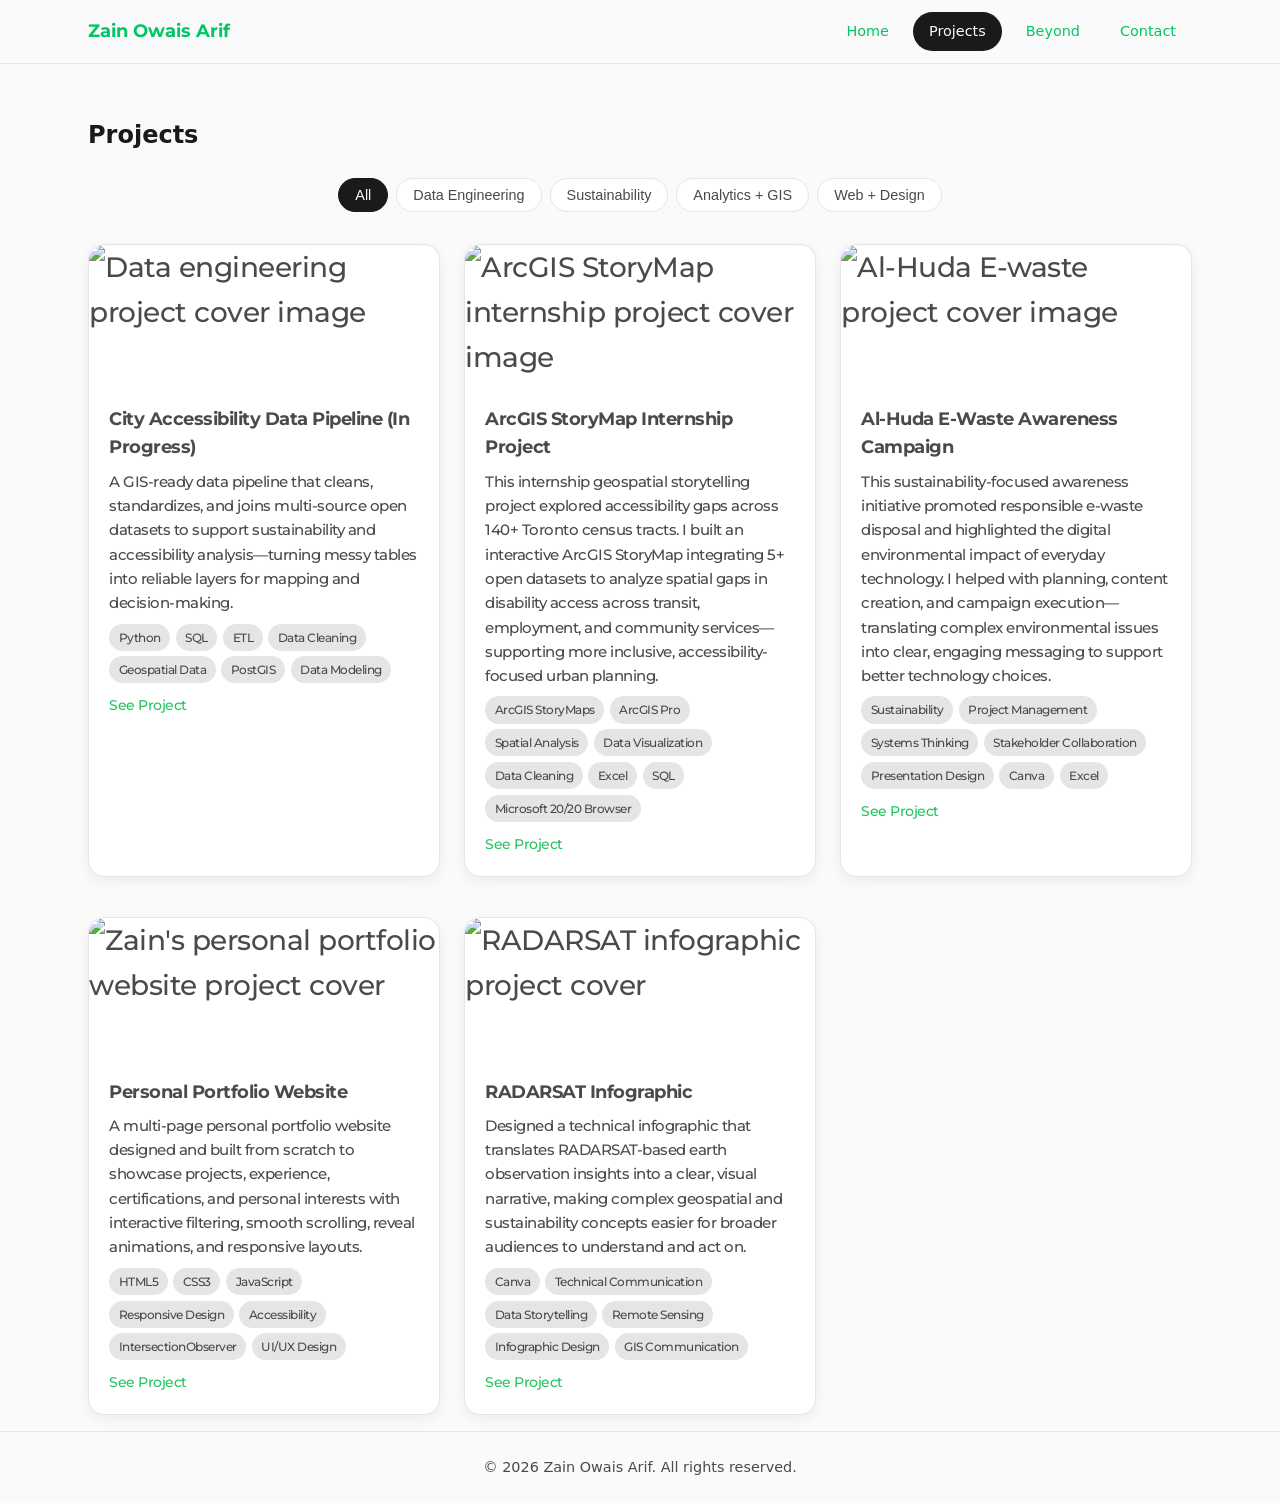
==== projects.html @ b09a00f1 "Add files via upload" ====
<!DOCTYPE html>
<html lang="en">
<head>
  <meta charset="UTF-8" />
  <meta name="viewport" content="width=device-width, initial-scale=1" />
  <meta name="description" content="Projects by Zain Owais Arif — Data Engineering, GIS, Analytics & Web. Portfolio of geospatial and sustainability work." />
  <title>Projects | Zain Owais Arif</title>
  <style>
    @import url('https://fonts.googleapis.com/css2?family=Montserrat:ital,wght@0,100..900;1,100..900&display=swap');
    </style>
  <link rel="stylesheet" href="styles.css">
  <script defer src="script.js"></script>
</head>
<body>
  <header class="site-header">
    <div class="inner container">
      <a href="index.html" class="logo">Zain Owais Arif</a>
      <nav aria-label="Primary navigation">
        <ul class="nav-pills">
          <li><a href="index.html">Home</a></li>
          <li><a href="projects.html" class="active">Projects</a></li>
          <li><a href="beyond.html">Beyond</a></li>
          <li><a href="index.html#contact">Contact</a></li>
        </ul>
      </nav>
    </div>
  </header>

  <main>
    <section class="container" style="padding-top: 2rem;">
      <h1 style="margin-bottom: 1.5rem;">Projects</h1>

      <div class="filter-pills" role="group" aria-label="Filter projects by category">
        <button type="button" class="filter-pill active" data-filter="all">All</button>
        <button type="button" class="filter-pill" data-filter="data-engineering">Data Engineering</button>
        <button type="button" class="filter-pill" data-filter="sustainability">Sustainability</button>
        <button type="button" class="filter-pill" data-filter="analytics">Analytics + GIS</button>
        <button type="button" class="filter-pill" data-filter="web">Web + Design</button>
      </div>

      <div class="projects-grid" id="projects-grid">
        <article class="card project-card reveal" data-category="data-engineering">
          <div class="card-image" style="background: none; border-radius: var(--radius) var(--radius) 0 0; overflow: hidden;">
            <img
              src="Project%20cover%20imgs/Image%202026-03-26%20at%204.15%E2%80%AFAM.jpg"
              alt="Data engineering project cover image"
              width="800"
              height="450"
              style="width: 100%; height: 100%; object-fit: cover; display: block;"
              loading="lazy"
            />
          </div>
          <div class="card-body">
            <h3>City Accessibility Data Pipeline (In Progress)</h3>
            <p>
               A GIS-ready data pipeline that cleans, standardizes, and joins multi-source open datasets to support
              sustainability and accessibility analysis—turning messy tables into reliable layers for mapping and decision-making.
            </p>
            <div class="tag-pills">
              <span class="tag-pill">Python</span>
              <span class="tag-pill">SQL</span>
              <span class="tag-pill">ETL</span>
              <span class="tag-pill">Data Cleaning</span>
              <span class="tag-pill">Geospatial Data</span>
              <span class="tag-pill">PostGIS</span>
              <span class="tag-pill">Data Modeling</span>
            </div>
            <div class="card-links">
              <a href="#" target="_blank" rel="noopener noreferrer">See Project</a>
            </div>
          </div>
        </article>

        <article class="card project-card reveal" data-category="analytics">
          <div class="card-image" style="background: none; border-radius: var(--radius) var(--radius) 0 0; overflow: hidden;">
            <img
              src="Project%20cover%20imgs/ArcGIS%20Storymap%20Internship%20Project.jpg"
              alt="ArcGIS StoryMap internship project cover image"
              width="800"
              height="450"
              style="width: 100%; height: 100%; object-fit: cover; display: block;"
              loading="lazy"
            />
          </div>
          <div class="card-body">
            <h3>ArcGIS StoryMap Internship Project</h3>
            <p>
              This internship geospatial storytelling project explored accessibility gaps across 140+ Toronto census tracts.
              I built an interactive ArcGIS StoryMap integrating 5+ open datasets to analyze spatial gaps in disability access
              across transit, employment, and community services—supporting more inclusive, accessibility-focused urban planning.
            </p>
            <div class="tag-pills">
              <span class="tag-pill">ArcGIS StoryMaps</span>
              <span class="tag-pill">ArcGIS Pro</span>
              <span class="tag-pill">Spatial Analysis</span>
              <span class="tag-pill">Data Visualization</span>
              <span class="tag-pill">Data Cleaning</span>
              <span class="tag-pill">Excel</span>
              <span class="tag-pill">SQL</span>
              <span class="tag-pill">Microsoft 20/20 Browser</span>
            </div>
            <div class="card-links">
              <a href="https://arcg.is/1Hm8CK1" target="_blank" rel="noopener noreferrer">See Project</a>
            </div>
          </div>
        </article>
        
        <article class="card project-card reveal" data-category="sustainability">
          <div class="card-image" style="background: none; border-radius: var(--radius) var(--radius) 0 0; overflow: hidden;">
            <img
              src="Project%20cover%20imgs/Al-Huda%20E-waste.jpg"
              alt="Al-Huda E-waste project cover image"
              width="800"
              height="450"
              style="width: 100%; height: 100%; object-fit: cover; display: block;"
              loading="lazy"
            />
          </div>
          <div class="card-body">
            <h3>Al-Huda E-Waste Awareness Campaign</h3>
            <p>
              This sustainability-focused awareness initiative promoted responsible e-waste disposal and highlighted the
              digital environmental impact of everyday technology.
              I helped with planning, content creation, and campaign execution—translating complex environmental issues into clear,
              engaging messaging to support better technology choices.
            </p>
            <div class="tag-pills">
              <span class="tag-pill">Sustainability</span>
              <span class="tag-pill">Project Management</span>
              <span class="tag-pill">Systems Thinking</span>
              <span class="tag-pill">Stakeholder Collaboration</span>
              <span class="tag-pill">Presentation Design</span>
              <span class="tag-pill">Canva</span>
              <span class="tag-pill">Excel</span>
            </div>
            <div class="card-links">
              <a href="https://lnkd.in/grwF3cHr" target="_blank" rel="noopener noreferrer">See Project</a>
              <a href="#"></a>
            </div>
          </div>
        </article>

        <article class="card project-card reveal" data-category="web">
          <div class="card-image" style="background: none; border-radius: var(--radius) var(--radius) 0 0; overflow: hidden;">
            <img
              src="Project%20cover%20imgs/zains%20portfolio.jpg"
              alt="Zain's personal portfolio website project cover"
              width="800"
              height="450"
              style="width: 100%; height: 100%; object-fit: cover; display: block;"
              loading="lazy"
            />
          </div>
          <div class="card-body">
            <h3>Personal Portfolio Website</h3>
            <p>
              A multi-page personal portfolio website designed and built from scratch to showcase projects, experience, certifications,
              and personal interests with interactive filtering, smooth scrolling, reveal animations, and responsive layouts.
            </p>
            <div class="tag-pills">
              <span class="tag-pill">HTML5</span>
              <span class="tag-pill">CSS3</span>
              <span class="tag-pill">JavaScript</span>
              <span class="tag-pill">Responsive Design</span>
              <span class="tag-pill">Accessibility</span>
              <span class="tag-pill">IntersectionObserver</span>
              <span class="tag-pill">UI/UX Design</span>
            </div>
            <div class="card-links">
              <a href="https://github.com" target="_blank" rel="noopener noreferrer">See Project</a>
              <a href="#"></a>
            </div>
          </div>
        </article>

        <article class="card project-card reveal" data-category="web">
          <div class="card-image" style="background: none; border-radius: var(--radius) var(--radius) 0 0; overflow: hidden;">
            <img
              src="Project%20cover%20imgs/RADARSAT%20Infographic.jpg"
              alt="RADARSAT infographic project cover"
              width="800"
              height="450"
              style="width: 100%; height: 100%; object-fit: cover; display: block;"
              loading="lazy"
            />
          </div>
          <div class="card-body">
            <h3>RADARSAT Infographic</h3>
            <p>
              Designed a technical infographic that translates RADARSAT-based earth observation insights into a clear, visual narrative,
              making complex geospatial and sustainability concepts easier for broader audiences to understand and act on.
            </p>
            <div class="tag-pills">
              <span class="tag-pill">Canva</span>
              <span class="tag-pill">Technical Communication</span>
              <span class="tag-pill">Data Storytelling</span>
              <span class="tag-pill">Remote Sensing</span>
              <span class="tag-pill">Infographic Design</span>
              <span class="tag-pill">GIS Communication</span>
            </div>
            <div class="card-links">
              <a href="#" target="_blank" rel="noopener noreferrer">See Project</a>
              <a href="#"></a>
            </div>
          </div>
        </article>
      </div>
    </section>
  </main>

  <footer class="site-footer">
    <p>&copy; <span id="year">2026</span> Zain Owais Arif. All rights reserved.</p>
  </footer>
</body>
</html>
---- styles.css ----
/* ============================================
   Zain Portfolio — Theme & Base
   ============================================ */
:root {
  --bg: #fafafa;
  --bg-card: #ffffff;
  --text: #1a1a1a;
  --text-muted: #4a4a4a;
  --accent: #22c55e;
  --accent-glow: rgba(34, 197, 94, 0.35);
  --border: #e5e5e5;
  --radius: 1rem;
  --radius-pill: 2rem;
  --shadow: 0 4px 12px rgba(0, 0, 0, 0.06);
  --shadow-hover: 0 8px 24px rgba(0, 0, 0, 0.1);
  --transition: 0.25s ease;
}

*,
*::before,
*::after {
  box-sizing: border-box;
}

html {
  scroll-behavior: smooth;
}

body {
  margin: 0;
  font-family: system-ui, -apple-system, BlinkMacSystemFont, "Segoe UI", Roboto, sans-serif;
  background: var(--bg);
  color: var(--text);
  line-height: 1.6;
}

/* ============================================
   Sticky Nav — Pill Buttons
   ============================================ */
.site-header {
  position: sticky;
  top: 0;
  z-index: 100;
  background: rgba(250, 250, 250, 0.92);
  backdrop-filter: blur(8px);
  border-bottom: 1px solid var(--border);
  padding: 0.75rem 1.5rem;
}

.site-header .inner {
  max-width: 72rem;
  margin: 0 auto;
  display: flex;
  align-items: center;
  justify-content: space-between;
  gap: 1rem;
}

.site-header .logo {  
  font-family: 'Montserrat', sans-serif;
  font-weight: 700;
  font-size: 1.1rem;
  color: #00c666;
  text-decoration: none;
}

.nav-pills {
  display: flex;
  flex-wrap: wrap;
  gap: 0.5rem;
  list-style: none;
  margin: 0;
  padding: 0;
}

.nav-pills a {
  display: inline-block;
  padding: 0.5rem 1rem;
  border-radius: var(--radius-pill);
  color: #00c666;
  text-decoration: none;
  font-size: 0.9rem;
  font-weight: 500;
  transition: color var(--transition), background var(--transition), box-shadow var(--transition);
}

.nav-pills a:hover {
  color: var(--text);
  background: var(--border);
}

.nav-pills a:focus-visible {
  outline: 2px solid var(--accent);
  outline-offset: 2px;
}

.nav-pills a.active {
  background: var(--text);
  color: var(--bg);
}

.nav-pills a.active:focus-visible {
  outline-color: var(--accent);
  box-shadow: 0 0 0 3px var(--accent-glow);
}

/* ============================================
   Layout & Sections
   ============================================ */
.container {
  max-width: 72rem;
  margin: 0 auto;
  padding: 0 1.5rem;
}

section {
  padding: 3rem 0;
}

section h2 {
  font-size: 1.75rem;
  margin: 0 0 1.5rem;
  color: var(--text);
}

/* ============================================
   Hero — Two-Column / Stacked
   ============================================ */
.hero {
  padding: 4rem 0;
  min-height: 60vh;
  display: flex;
  align-items: center;
}

.hero-inner {
  display: flex;
  flex-direction: column;
  gap: 2rem;
  align-items: center;
  text-align: center;
}

@media (min-width: 768px) {
  .hero-inner {
    flex-direction: row;
    text-align: left;
    gap: 3rem;
  }
}

.hero-avatar {
  width: 390px;
  height: 390px;
  box-shadow: 0 0 40px 10px rgba(115, 255, 107, 0.773);
  border-radius: 50%;
  background: #0b8237;
  overflow: hidden;
  display: flex;
  align-items: center;
  justify-content: center;
  position: sticky;
}

.hero-avatar-img {
  position: absolute;
  width: 90%;
  height: 90%;
  object-fit: cover;
  object-position: center 15%;
  border-radius: 50%;
  border: 16px solid #0b8237;
  transform: scale(1.2);

}

.hero-content {
  flex: 1;
}

.hero-headline {
    font-family: 'Montserrat', sans-serif;
    font-weight: 700;     
    font-style: normal;             
    font-size: clamp(2.5rem, 4vw, 2.5rem);
    margin: 0 0 0.5rem;
    line-height: 1.2;
  }

.hero-roles {
  min-height: 1.5em;
  color: #00792c;
  font-weight: 600;
  font-size: clamp(1rem, 2.5vw, 1.25rem);
  margin-bottom: 0.75rem;
}

.hero-roles .cursor {
  display: inline-block;
  width: 2px;
  height: 1em;
  background: var(--accent);
  margin-left: 2px;
  vertical-align: text-bottom;
  animation: blink 0.8s step-end infinite;
}

.highlight {
  color: #00c666;
  font-weight: 600;
  letter-spacing: 0.2px;
}

.hero-subtitle {
  color: var(--text-muted);
  margin: 0 0 1.5rem;
  max-width: 42ch;
}

.hero-ctas {
  display: flex;
  flex-wrap: wrap;
  gap: 0.75rem;
}

@keyframes blink {
  50% { opacity: 0; }
}

/* ============================================
   Buttons
   ============================================ */
.btn {
  display: inline-flex;
  align-items: center;
  justify-content: center;
  padding: 0.6rem 1.25rem;
  border-radius: var(--radius-pill);
  font-size: 0.95rem;
  font-weight: 600;
  text-decoration: none;
  border: 2px solid transparent;
  cursor: pointer;
  transition: background var(--transition), color var(--transition), border-color var(--transition), box-shadow var(--transition), transform var(--transition);
}

.btn:focus-visible {
  outline: none;
  box-shadow: 0 0 0 3px var(--accent-glow);
}

.btn-primary {
  background: var(--accent);
  color: #fff;
  border-color: var(--accent);
}

.btn-primary:hover {
  background: #16a34a;
  border-color: #16a34a;
  box-shadow: 0 0 20px var(--accent-glow);
}

.btn-secondary {
  background: transparent;
  color: var(--text);
  border-color: var(--border);
}

.btn-secondary:hover {
  border-color: var(--accent);
  color: var(--accent);
  box-shadow: 0 0 12px var(--accent-glow);
}

/* ============================================
   Cards — About, Focus, Projects, Experience
   ============================================ */
.card-grid {
  display: grid;
  gap: 1.25rem;
}

@media (min-width: 640px) {
  .card-grid-2 { grid-template-columns: repeat(2, 1fr); }
  .card-grid-3 { grid-template-columns: repeat(3, 1fr); }
}

.card {
  background: var(--bg-card);
  border-radius: var(--radius);
  padding: 1.5rem;
  box-shadow: var(--shadow);
  border: 1px solid var(--border);
  transition: box-shadow var(--transition), transform var(--transition);
}
.card strong {
  color: var(--text-muted);
  font-family: 'Montserrat', sans-serif;
  font-weight: 550;
  letter-spacing: -0.5px;
  margin-bottom: 1rem;
}

.card:hover {
  box-shadow: var(--shadow-hover);
  transform: translateY(-2px);
}

.card h3 {
  margin: 0 0 0.5rem;
  font-size: 1.1rem;
}

.card p {
  font-family: 'Montserrat', sans-serif;
  font-weight: 500;
  letter-spacing: -0.5px;
  margin: 0;
  color: var(--text-muted);
  font-size: 0.95rem;
}

.reveal {
  font-family: 'Montserrat', sans-serif;
  color: #01160c;
  font-weight: 500;
  font-size: 1.75rem;
  margin: 0 0 1.5rem;
}

#about-title {
  color: #008d34;
  font-family: 'Montserrat', sans-serif;
  font-weight: 650;
  letter-spacing: -0.5px;
  margin-bottom: 1rem;
}

#focus-areas-title {
  color: #008d34;
  font-family: 'Montserrat', sans-serif;
  font-weight: 650;
  letter-spacing: -0.5px;
  margin-bottom: 1rem;
}

#projects-title {
  color: #008d34;
  font-family: 'Montserrat', sans-serif;
  font-weight: 650;
  letter-spacing: -0.5px;
  margin-bottom: 1rem;
}

#experience-title {
  color: #008d34;
  font-family: 'Montserrat', sans-serif;
  font-weight: 650;
  letter-spacing: -0.5px;
  margin-bottom: 1rem;
}

#certifications-title {
  color: #008d34;
  font-family: 'Montserrat', sans-serif;
  font-weight: 650;
  letter-spacing: -0.5px;
  margin-bottom: 1rem;
}

#contact-title {
  color: #008d34;
  font-family: 'Montserrat', sans-serif;
  font-weight: 650;
  letter-spacing: -0.5px;
  margin-bottom: 1rem;
}


/* Project card (used on home + projects page) */
.project-card {
  color: var(--text-muted);
  font-family: 'Montserrat', sans-serif;
  font-weight: 500;
  letter-spacing: -0.5px;
  margin-bottom: 1rem;
  overflow: hidden;
  padding: 0;
}

.project-card .card-image {
  height: 140px;
  background: linear-gradient(135deg, #e5e7eb 0%, #d1d5db 50%, #9ca3af 100%);
}

.project-card .card-body {
  padding: 1.25rem;
}

.project-card .card-body h3 {
  margin-bottom: 0.5rem;
}

.project-card .card-links {
  display: flex;
  flex-wrap: wrap;
  gap: 0.5rem;
  margin-top: 0.75rem;
}

.project-card .card-links a {
  font-size: 0.85rem;
  color: var(--accent);
  font-weight: 500;
  text-decoration: none;
}

.project-card .card-links a:hover {
  text-decoration: underline;
}

.project-card .card-links a:focus-visible {
  outline: 2px solid var(--accent);
  outline-offset: 2px;
}

.tag-pills {
  display: flex;
  flex-wrap: wrap;
  gap: 0.35rem;
  margin-top: 0.5rem;
}

.tag-pill {
  display: inline-block;
  padding: 0.25rem 0.6rem;
  border-radius: var(--radius-pill);
  font-size: 0.75rem;
  font-weight: 500;
  background: var(--border);
  color: var(--text-muted);
}

/* ============================================
   Focus Areas — Card Layout
   ============================================ */
.focus-grid .card strong {
  color: var(--text);
}

/* ============================================
   Experience — Card Layout
   ============================================ */
.exp-card time {
  color: var(--text-muted);
  font-size: 0.9rem;
}

/* Experience card with certificate thumbnail (achievement accent, text stays primary) */
.exp-card-layout {
  display: flex;
  flex-direction: column;
  gap: 1.25rem;
}

@media (min-width: 640px) {
  .exp-card--with-cert .exp-card-layout {
    flex-direction: row;
    align-items: flex-start;
    gap: 1.5rem;
  }

  .exp-card--with-cert .exp-card-main {
    flex: 1;
    min-width: 0;
  }
}

.exp-card-cert {
  margin: 0;
  flex-shrink: 0;
  align-self: center;
  max-width: 200px;
}

@media (min-width: 640px) {
  .exp-card--with-cert .exp-card-cert {
    align-self: flex-start;
    max-width: min(38%, 220px);
  }
}

.exp-card-cert img {
  display: block;
  width: 100%;
  height: auto;
  border-radius: 0.5rem;
  border: 1px solid rgba(181, 141, 103, 0.35);
  box-shadow: var(--shadow);
  object-fit: contain;
  background: #fff;
}

.exp-card-cert-caption {
  margin: 0.4rem 0 0;
  font-size: 0.7rem;
  font-weight: 600;
  letter-spacing: 0.04em;
  text-transform: uppercase;
  color: var(--text-muted);
  text-align: center;
}

/* ============================================
   Certifications — Card List
   ============================================ */
.cert-list {
  letter-spacing: 1.3px;
  list-style: none;
  margin: 0;
  padding: 0;
  display: grid;
  gap: 0.75rem;
}

.cert-list li {
  background: var(--bg-card);
  border-radius: var(--radius);
  padding: 1rem 1.25rem;
  box-shadow: var(--shadow);
  border: 1px solid var(--border);
  transition: box-shadow var(--transition);
}

.cert-list li:hover {
  box-shadow: var(--shadow-hover);
}

.cert-list-text {
  margin: 0;
}

.cert-list-item--with-cert {
  display: flex;
  flex-direction: column;
  gap: 1rem;
}

.cert-thumb {
  margin: 0;
  align-self: center;
  width: 100%;
  max-width: min(100%, 28rem);
}

.cert-thumb img {
  display: block;
  width: 100%;
  height: auto;
  border-radius: 0.5rem;
  border: 1px solid var(--border);
  box-shadow: var(--shadow);
  object-fit: contain;
  background: #fff;
}

.cert-image-trigger {
  cursor: zoom-in;
  transition: transform var(--transition), box-shadow var(--transition), border-color var(--transition);
}

.cert-image-trigger:hover {
  transform: translateY(-1px) scale(1.01);
  box-shadow: var(--shadow-hover), 0 0 0 2px var(--accent-glow);
  border-color: var(--accent);
}

.cert-image-trigger:focus-visible {
  outline: none;
  box-shadow: var(--shadow-hover), 0 0 0 3px var(--accent-glow);
  border-color: var(--accent);
}

/* ============================================
   Certificate Modal / Lightbox
   ============================================ */
.cert-modal {
  position: fixed;
  inset: 0;
  z-index: 200;
  display: grid;
  place-items: center;
  padding: 1rem;
  opacity: 0;
  visibility: hidden;
  pointer-events: none;
  transition: opacity 0.25s ease, visibility 0.25s ease;
}

.cert-modal.is-open {
  opacity: 1;
  visibility: visible;
  pointer-events: auto;
}

.cert-modal-backdrop {
  position: absolute;
  inset: 0;
  background: rgba(16, 16, 16, 0.72);
  backdrop-filter: blur(2px);
}

.cert-modal-dialog {
  position: relative;
  width: min(92vw, 980px);
  max-height: 90vh;
  background: var(--bg-card);
  border: 1px solid var(--border);
  border-radius: 0.9rem;
  box-shadow: var(--shadow-hover);
  overflow: hidden;
  transform: translateY(8px) scale(0.97);
  opacity: 0;
  transition: transform 0.25s ease, opacity 0.25s ease;
}

.cert-modal.is-open .cert-modal-dialog {
  transform: translateY(0) scale(1);
  opacity: 1;
}

.cert-modal.is-closing .cert-modal-dialog {
  transform: translateY(6px) scale(0.98);
  opacity: 0;
}

.cert-modal-close {
  position: absolute;
  top: 0.65rem;
  right: 0.65rem;
  width: 2.1rem;
  height: 2.1rem;
  border-radius: 999px;
  border: 1px solid var(--border);
  background: rgba(255, 255, 255, 0.9);
  color: var(--text);
  font-size: 1.35rem;
  line-height: 1;
  cursor: pointer;
  z-index: 1;
}

.cert-modal-close:hover {
  border-color: var(--accent);
  box-shadow: 0 0 12px var(--accent-glow);
  color: var(--accent);
}

.cert-modal-close:focus-visible {
  outline: none;
  box-shadow: 0 0 0 3px var(--accent-glow);
}

.cert-modal-image {
  display: block;
  width: 100%;
  max-height: 90vh;
  object-fit: contain;
  background: #fff;
}

/* ============================================
   Contact — Form Card + Social Pills
   ============================================ */
.contact-wrapper {
  max-width: 28rem;
  margin: 0 auto;
}

.contact-card {
  background: var(--bg-card);
  border-radius: var(--radius);
  padding: 2rem;
  box-shadow: var(--shadow);
  border: 1px solid var(--border);
  margin-bottom: 1.5rem;
}

.contact-card h2 {
  margin-bottom: 1rem;
}

.form-group {
  margin-bottom: 1rem;
}

.form-group label {
  display: block;
  font-weight: 500;
  margin-bottom: 0.35rem;
  font-size: 0.9rem;
}

.form-group input,
.form-group textarea {
  width: 100%;
  padding: 0.6rem 0.85rem;
  border: 1px solid var(--border);
  border-radius: 0.5rem;
  font: inherit;
  font-size: 0.95rem;
  transition: border-color var(--transition), box-shadow var(--transition);
}

.form-group input:focus,
.form-group textarea:focus {
  outline: none;
  border-color: var(--accent);
  box-shadow: 0 0 0 3px var(--accent-glow);
}

.form-group textarea {
  min-height: 120px;
  resize: vertical;
}

.contact-card .btn {
  width: 100%;
  margin-top: 0.5rem;
}

.social-pills {
  display: flex;
  flex-wrap: wrap;
  justify-content: center;
  gap: 0.5rem;
  margin-top: 1rem;
}

.social-pills a {
  display: inline-flex;
  align-items: center;
  padding: 0.5rem 1rem;
  border-radius: var(--radius-pill);
  background: var(--bg-card);
  color: var(--text);
  text-decoration: none;
  font-size: 0.9rem;
  font-weight: 500;
  border: 1px solid var(--border);
  box-shadow: var(--shadow);
  transition: border-color var(--transition), box-shadow var(--transition), color var(--transition);
}

.social-pills a:hover {
  border-color: var(--accent);
  box-shadow: 0 0 12px var(--accent-glow);
  color: var(--accent);
}

.social-pills a:focus-visible {
  outline: none;
  box-shadow: 0 0 0 3px var(--accent-glow);
}

/* ============================================
   Projects Page — Filters + Grid
   ============================================ */
.filter-pills {
  display: flex;
  flex-wrap: wrap;
  gap: 0.5rem;
  margin-bottom: 2rem;
  justify-content: center;
}

.filter-pills button {
  padding: 0.5rem 1rem;
  border-radius: var(--radius-pill);
  border: 1px solid var(--border);
  background: var(--bg-card);
  color: var(--text-muted);
  font-size: 0.9rem;
  font-weight: 500;
  cursor: pointer;
  transition: background var(--transition), color var(--transition), border-color var(--transition), box-shadow var(--transition);
}

.filter-pills button:hover {
  color: var(--text);
  border-color: var(--accent);
}

.filter-pills button:focus-visible {
  outline: none;
  box-shadow: 0 0 0 3px var(--accent-glow);
}

.filter-pills button.active {
  background: var(--text);
  color: var(--bg);
  border-color: var(--text);
}

.projects-grid {
  display: grid;
  gap: 1.5rem;
  grid-template-columns: 1fr;
}

@media (min-width: 640px) {
  .projects-grid {
    grid-template-columns: repeat(2, 1fr);
  }
}

@media (min-width: 960px) {
  .projects-grid {
    grid-template-columns: repeat(3, 1fr);
  }
}

.project-card[data-hidden="true"] {
  display: none;
}

/* ============================================
   Beyond Page — Personal Story Layouts
   ============================================ */
.beyond-hero {
  padding-top: 2rem;
}

.beyond-hero h1 {
  margin: 0 0 0.8rem;
  color: #008d34;
  font-size: clamp(1.9rem, 4vw, 2.6rem);
  line-height: 1.15;
}

.beyond-intro {
  max-width: 70ch;
  color: var(--text-muted);
}

.beyond-section {
  display: block;
}

.beyond-copy h2 {
  margin-top: 0;
  margin-bottom: 0.6rem;
  color: #008d34;
}

.beyond-copy p + p {
  margin-top: 0.75rem;
}

/* ============================================
   Reusable Carousel (Beyond page)
   ============================================ */
.carousel {
  margin-top: 1.1rem;
  position: relative;
  border-radius: 0.9rem;
}

.carousel-viewport {
  max-width: 42rem;
  margin: 0 auto;
  border-radius: 0.9rem;
  overflow: hidden;
  border: 1px solid var(--border);
  box-shadow: var(--shadow);
  background: #fff;
}

.carousel-track {
  display: flex;
  width: 100%;
  transform: translateX(0%);
  transition: transform 0.35s ease;
  will-change: transform;
}

.carousel-slide {
  flex: 0 0 100%;
}

.carousel-slide img {
  width: 100%;
  height: 100%;
  display: block;
  object-fit: scale-down;
  aspect-ratio: 3 / 2;
  max-height: clamp(220px, 38vw, 360px);
  transition: transform var(--transition);
}

.carousel:hover .carousel-slide img {
  transform: scale(0.95);
}

.carousel-btn {
  position: absolute;
  top: 50%;
  transform: translateY(-50%);
  width: 2.4rem;
  height: 2.4rem;
  border-radius: 999px;
  border: 1px solid var(--border);
  background: rgba(255, 255, 255, 0.92);
  color: var(--text);
  display: inline-flex;
  align-items: center;
  justify-content: center;
  cursor: pointer;
  box-shadow: var(--shadow);
  transition: border-color var(--transition), box-shadow var(--transition), color var(--transition), transform var(--transition);
}

.carousel-btn--prev { left: 0.6rem; }
.carousel-btn--next { right: 0.6rem; }

.carousel-btn:hover {
  border-color: var(--accent);
  color: var(--accent);
  box-shadow: var(--shadow-hover), 0 0 12px var(--accent-glow);
}

.carousel-btn:focus-visible {
  outline: none;
  box-shadow: 0 0 0 3px var(--accent-glow), var(--shadow-hover);
}

.carousel-dots {
  display: flex;
  gap: 0.4rem;
  justify-content: center;
  margin-top: 0.65rem;
}

.carousel-dot {
  width: 0.55rem;
  height: 0.55rem;
  border-radius: 999px;
  border: 1px solid var(--border);
  background: #ffffff;
  cursor: pointer;
  transition: transform var(--transition), border-color var(--transition), background var(--transition), box-shadow var(--transition);
}

.carousel-dot:hover {
  border-color: var(--accent);
}

.carousel-dot[aria-current="true"] {
  background: var(--accent);
  border-color: var(--accent);
  box-shadow: 0 0 10px var(--accent-glow);
  transform: scale(1.1);
}

.carousel-dot:focus-visible {
  outline: none;
  box-shadow: 0 0 0 3px var(--accent-glow);
}

@media (max-width: 520px) {
  .carousel-btn {
    width: 2.2rem;
    height: 2.2rem;
  }
}

.beyond-cta {
  text-align: center;
}

.beyond-cta p {
  max-width: 58ch;
  margin: 0 auto 1rem;
}

.beyond-cta .hero-ctas {
  justify-content: center;
}

/* ============================================
   Reveal Animation
   ============================================ */
.reveal {
  opacity: 0;
  transform: translateY(20px);
  transition: opacity 0.5s ease, transform 0.5s ease;
}

.reveal.is-visible {
  opacity: 1;
  transform: translateY(0);
}

/* ============================================
   Reduced Motion
   ============================================ */
@media (prefers-reduced-motion: reduce) {
  *,
  *::before,
  *::after {
    animation-duration: 0.01ms !important;
    animation-iteration-count: 1 !important;
    transition-duration: 0.01ms !important;
  }

  html {
    scroll-behavior: auto;
  }

  .hero-roles .cursor {
    animation: none;
    opacity: 1;
  }

  .reveal {
    opacity: 1;
    transform: none;
  }

  .reveal.is-visible {
    opacity: 1;
    transform: none;
  }
}

/* ============================================
   Footer
   ============================================ */
.site-footer {
  padding: 1.5rem 1.5rem;
  text-align: center;
  color: var(--text-muted);
  font-size: 0.9rem;
  border-top: 1px solid var(--border);
}

.site-footer p {
  margin: 0;
}
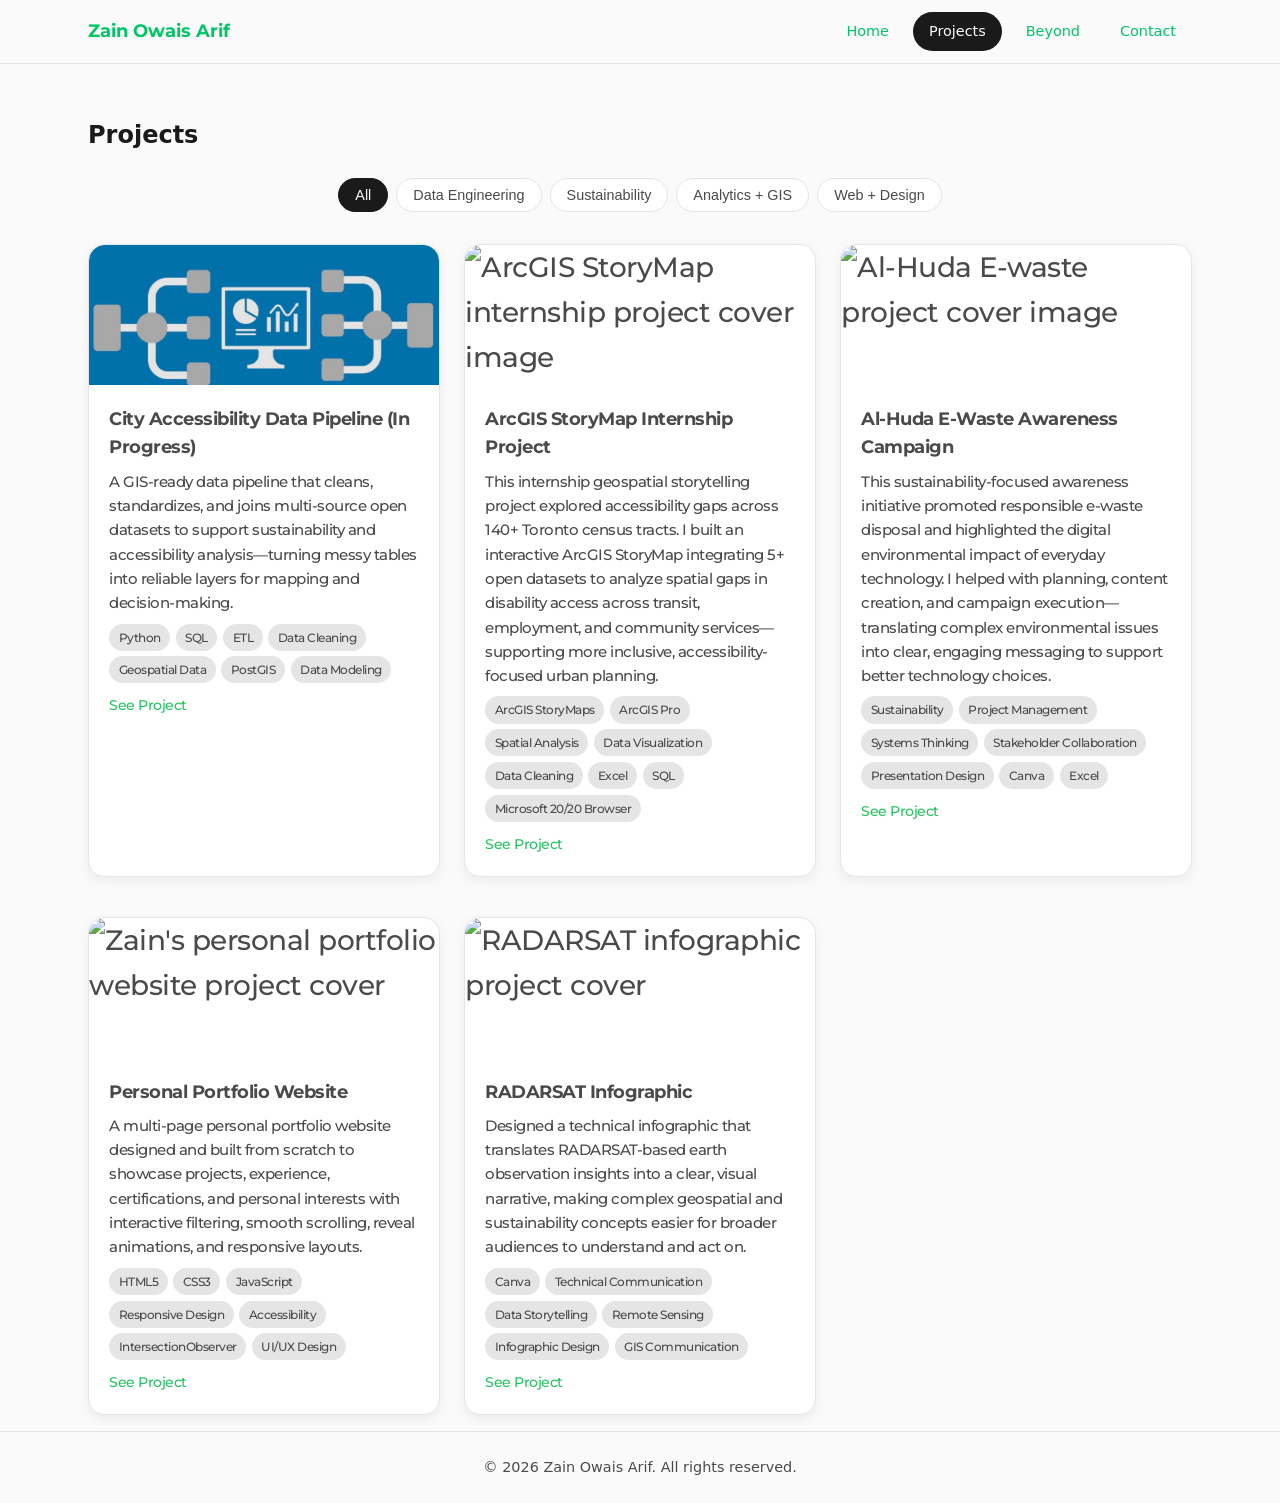
==== commit e3d0886d: "Update projects.html" ====
--- a/projects.html
+++ b/projects.html
@@ -42,7 +42,7 @@
         <article class="card project-card reveal" data-category="data-engineering">
           <div class="card-image" style="background: none; border-radius: var(--radius) var(--radius) 0 0; overflow: hidden;">
             <img
-              src="Project%20cover%20imgs/Image%202026-03-26%20at%204.15%E2%80%AFAM.jpg"
+              src="Project Cover Imgs/Data Engineer.jpg"
               alt="Data engineering project cover image"
               width="800"
               height="450"
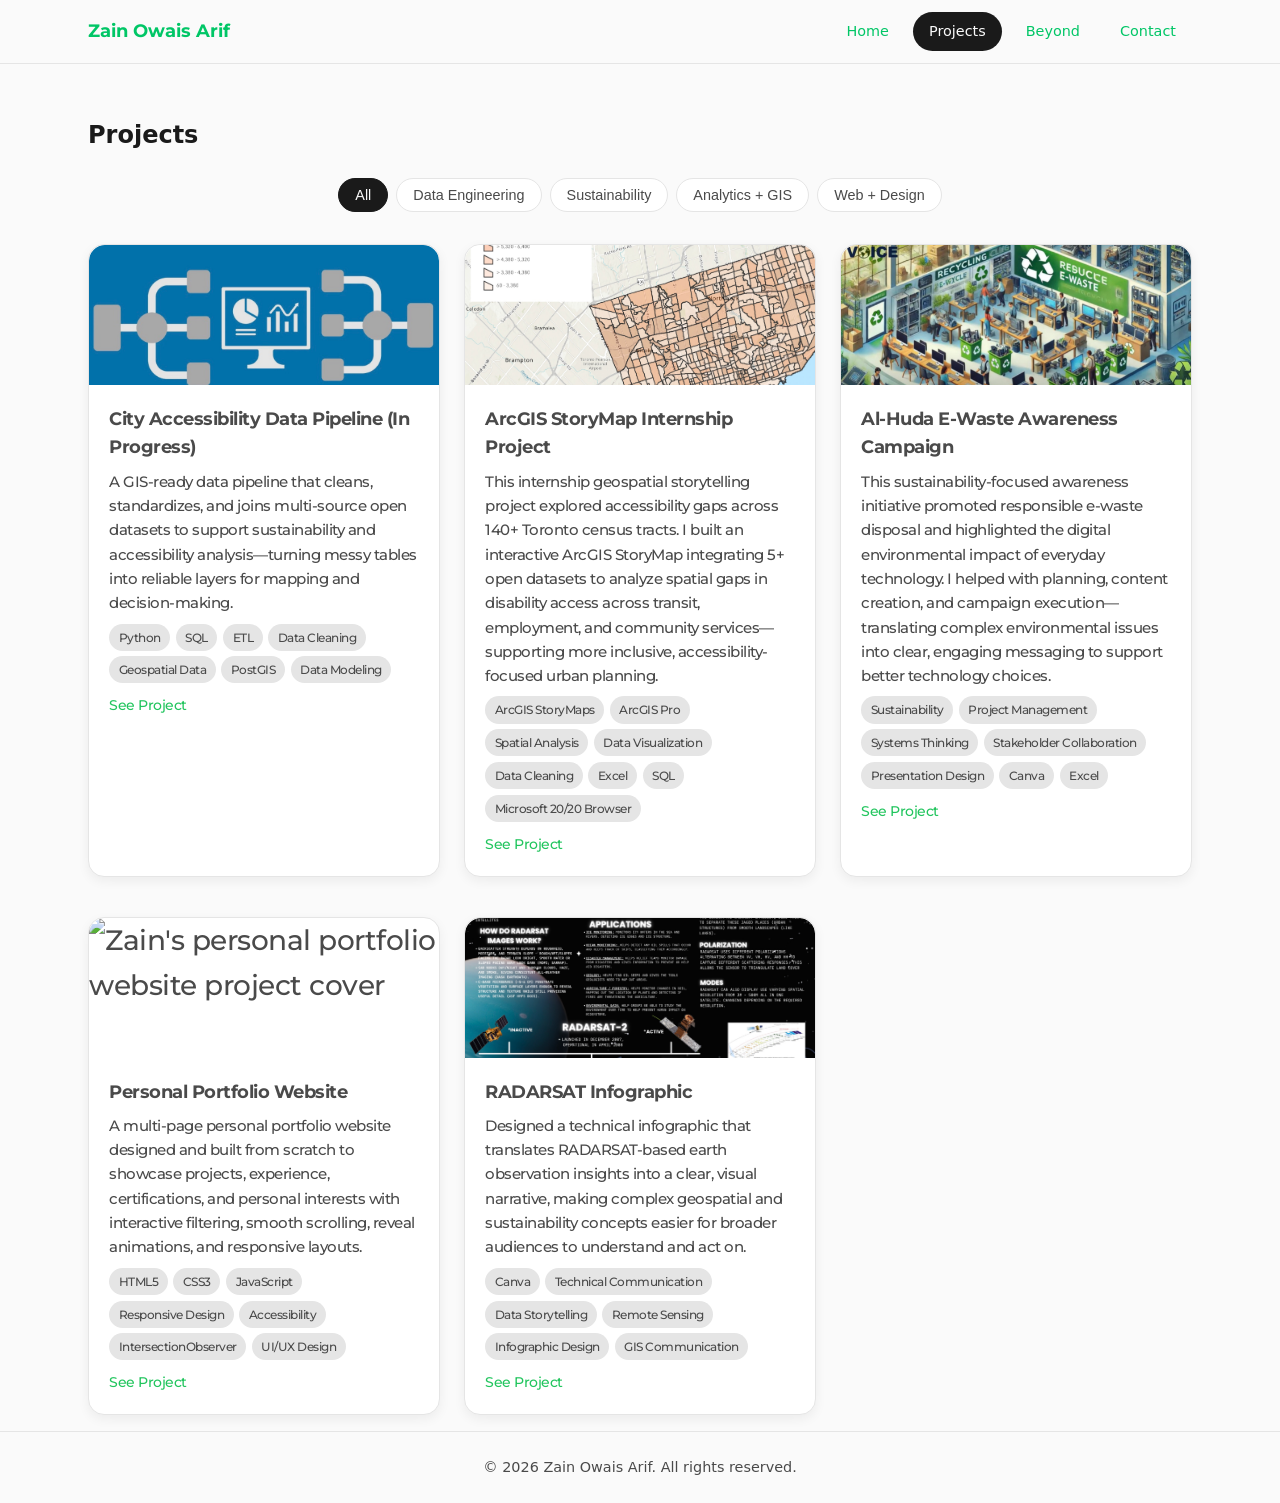
==== commit ac5c6f2d: "Add files via upload" ====
--- a/projects.html
+++ b/projects.html
@@ -74,7 +74,7 @@
         <article class="card project-card reveal" data-category="analytics">
           <div class="card-image" style="background: none; border-radius: var(--radius) var(--radius) 0 0; overflow: hidden;">
             <img
-              src="Project%20cover%20imgs/ArcGIS%20Storymap%20Internship%20Project.jpg"
+              src="Project Cover Imgs/ArcGIS.jpg"
               alt="ArcGIS StoryMap internship project cover image"
               width="800"
               height="450"
@@ -108,7 +108,7 @@
         <article class="card project-card reveal" data-category="sustainability">
           <div class="card-image" style="background: none; border-radius: var(--radius) var(--radius) 0 0; overflow: hidden;">
             <img
-              src="Project%20cover%20imgs/Al-Huda%20E-waste.jpg"
+              src="Project Cover Imgs/Al-Huda E-waste.jpg"
               alt="Al-Huda E-waste project cover image"
               width="800"
               height="450"
@@ -143,7 +143,7 @@
         <article class="card project-card reveal" data-category="web">
           <div class="card-image" style="background: none; border-radius: var(--radius) var(--radius) 0 0; overflow: hidden;">
             <img
-              src="Project%20cover%20imgs/zains%20portfolio.jpg"
+              src="Project Cover Imgs/Portfolio.jpg"
               alt="Zain's personal portfolio website project cover"
               width="800"
               height="450"
@@ -176,7 +176,7 @@
         <article class="card project-card reveal" data-category="web">
           <div class="card-image" style="background: none; border-radius: var(--radius) var(--radius) 0 0; overflow: hidden;">
             <img
-              src="Project%20cover%20imgs/RADARSAT%20Infographic.jpg"
+              src="Project Cover Imgs/RADARSAT.jpg"
               alt="RADARSAT infographic project cover"
               width="800"
               height="450"
@@ -199,8 +199,8 @@
               <span class="tag-pill">GIS Communication</span>
             </div>
             <div class="card-links">
-              <a href="#" target="_blank" rel="noopener noreferrer">See Project</a>
-              <a href="#"></a>
+              <a href="https://www.canva.com/design/DAG5w95G7hk/yLuzh0BDZ7tJIILWyKRS2g/edit?utm_content=DAG5w95G7hk&utm_campaign=designshare&utm_medium=link2&utm_source=sharebutton" target="_blank" rel="noopener noreferrer">See Project</a>
+              <a href="https://www.canva.com/design/DAG5w95G7hk/yLuzh0BDZ7tJIILWyKRS2g/edit?utm_content=DAG5w95G7hk&utm_campaign=designshare&utm_medium=link2&utm_source=sharebutton"></a>
             </div>
           </div>
         </article>
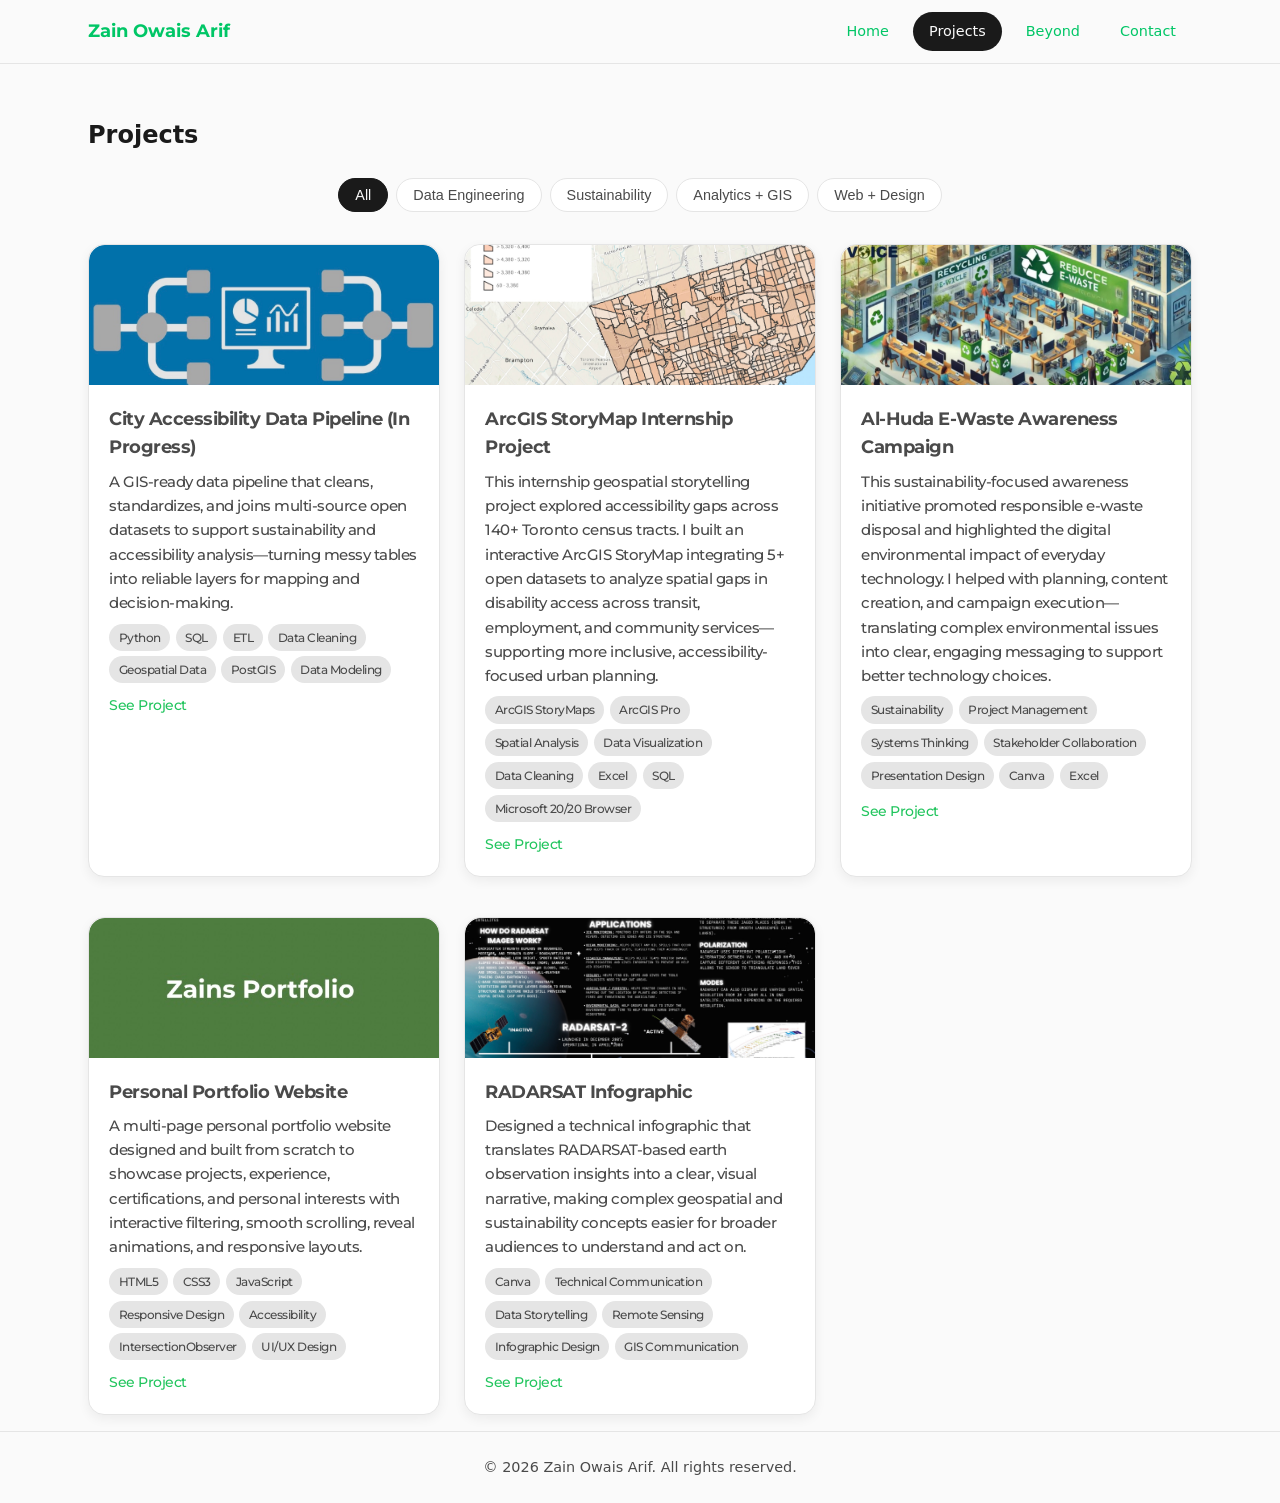
==== commit 38f752c7: "Update projects.html" ====
--- a/projects.html
+++ b/projects.html
@@ -143,7 +143,7 @@
         <article class="card project-card reveal" data-category="web">
           <div class="card-image" style="background: none; border-radius: var(--radius) var(--radius) 0 0; overflow: hidden;">
             <img
-              src="Project Cover Imgs/Portfolio.jpg"
+              src="Project Cover Imgs/portfolio.jpg"
               alt="Zain's personal portfolio website project cover"
               width="800"
               height="450"
